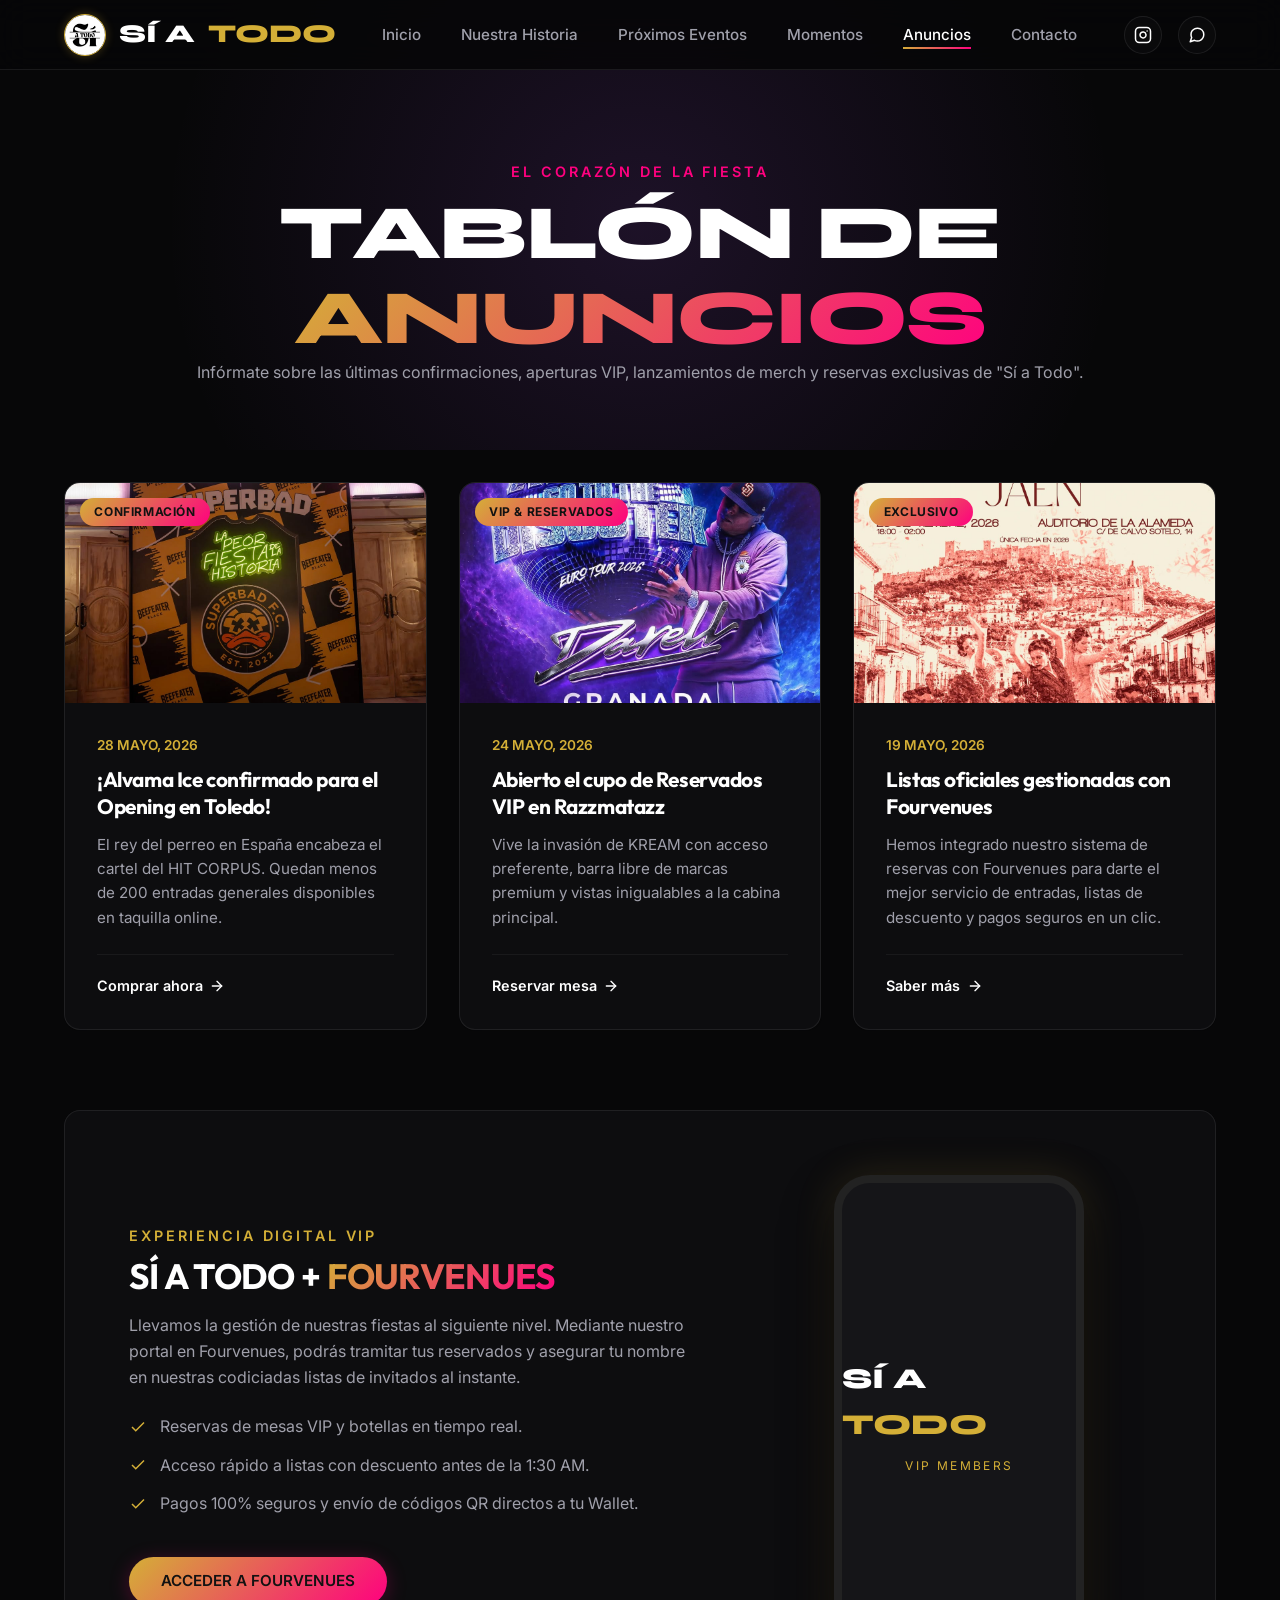
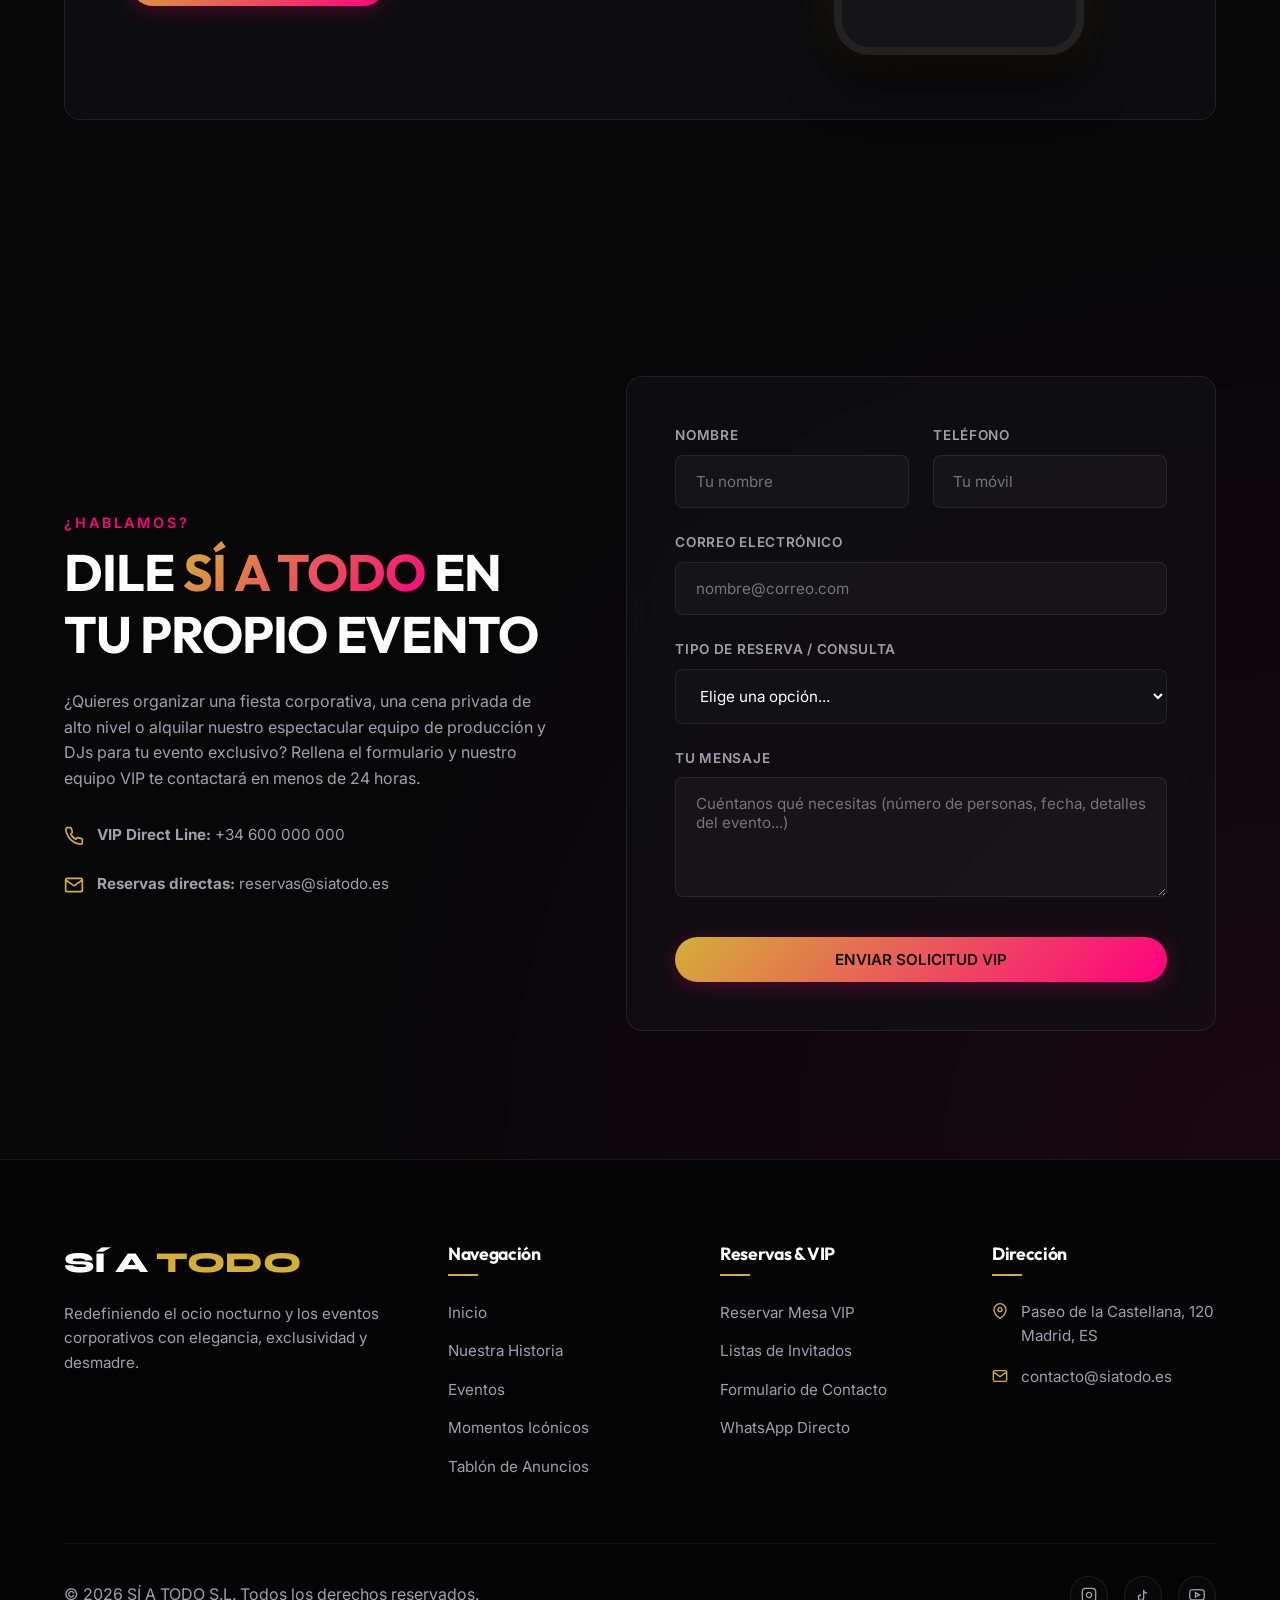
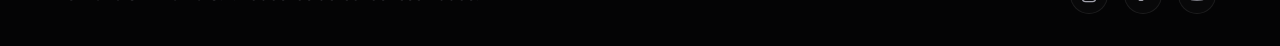
==== anuncios.html @ d2b994b3 "Initial commit - Si a Todo Premium Website" ====
<!DOCTYPE html>
<html lang="es">
<head>
    <meta charset="UTF-8">
    <meta name="viewport" content="width=device-width, initial-scale=1.0">
    <title>Tablón de Anuncios & Reservas VIP | SÍ A TODO</title>
    
    <!-- Meta tags SEO -->
    <meta name="description" content="Consigue tus reservados VIP, únete a nuestras listas de invitados oficiales y entérate de las últimas novedades en nuestro tablón de anuncios en Sí a Todo.">
    <meta name="keywords" content="Si a todo, reservados discoteca, vip madrid, reservas fourvenues, listas de invitados, contacto si a todo">
    <meta name="author" content="Sí a Todo">
    
    <!-- Stylesheets -->
    <link rel="stylesheet" href="css/style.css">
    
    <!-- Favicon -->
    <link rel="icon" type="image/png" href="https://images.unsplash.com/photo-1514525253161-7a46d19cd819?auto=format&fit=crop&w=32&h=32&q=80">
</head>
<body>

    <!-- 1. NAVIGATION BAR -->
    <nav class="navbar scrolled" id="navbar">
        <div class="container">
            <a href="index.html" class="nav-brand" id="nav-brand">
                <img src="logo_si_a_todo.jpg" alt="Logo Sí a Todo" class="nav-logo"> SÍ A <span>TODO</span>
            </a>
            
            <ul class="nav-menu" id="nav-menu">
                <li><a href="index.html" class="nav-link" id="link-inicio">Inicio</a></li>
                <li><a href="index.html#historia" class="nav-link" id="link-historia">Nuestra Historia</a></li>
                <li><a href="index.html#eventos" class="nav-link" id="link-eventos">Próximos Eventos</a></li>
                <li><a href="index.html#galeria" class="nav-link" id="link-galeria">Momentos</a></li>
                <li><a href="anuncios.html" class="nav-link active" id="link-anuncios">Anuncios</a></li>
                <li><a href="#contacto" class="nav-link" id="link-contacto">Contacto</a></li>
            </ul>
            
            <div class="nav-socials">
                <a href="https://instagram.com" target="_blank" class="social-icon" aria-label="Instagram" id="social-instagram">
                    <svg width="18" height="18" viewBox="0 0 24 24" fill="none" stroke="currentColor" stroke-width="2" stroke-linecap="round" stroke-linejoin="round"><rect x="2" y="2" width="20" height="20" rx="5" ry="5"></rect><path d="M16 11.37A4 4 0 1 1 12.63 8 4 4 0 0 1 16 11.37z"></path><line x1="17.5" y1="6.5" x2="17.51" y2="6.5"></line></svg>
                </a>
                <a href="https://wa.me/34600000000" target="_blank" class="social-icon" aria-label="WhatsApp" id="social-whatsapp">
                    <svg width="18" height="18" viewBox="0 0 24 24" fill="none" stroke="currentColor" stroke-width="2" stroke-linecap="round" stroke-linejoin="round"><path d="M21 11.5a8.38 8.38 0 0 1-.9 3.8 8.5 8.5 0 0 1-7.6 4.7 8.38 8.38 0 0 1-3.8-.9L3 21l1.9-5.7a8.38 8.38 0 0 1-.9-3.8 8.5 8.5 0 0 1 4.7-7.6 8.38 8.38 0 0 1 3.8-.9h.5a8.48 8.48 0 0 1 8 8v.5z"></path></svg>
                </a>
            </div>
            
            <button class="nav-toggle" id="nav-toggle" aria-label="Abrir menú">
                <span></span>
                <span></span>
                <span></span>
            </button>
        </div>
    </nav>

    <!-- 2. HEADER TABLON -->
    <header class="board-header">
        <div class="container">
            <span class="section-tag">EL CORAZÓN DE LA FIESTA</span>
            <h1>TABLÓN DE <span class="text-gradient">ANUNCIOS</span></h1>
            <p>Infórmate sobre las últimas confirmaciones, aperturas VIP, lanzamientos de merch y reservas exclusivas de "Sí a Todo".</p>
        </div>
    </header>

    <!-- 3. BULLETIN GRID SECTION -->
    <main class="section section-dark" style="padding-top: 2rem;">
        <div class="container">
            <div class="board-grid">
                <!-- Anuncio 1 -->
                <article class="board-card glass-panel" id="card-1">
                    <div class="board-img-wrapper">
                        <span class="board-tag">Confirmación</span>
                        <img src="8.jpg" alt="Confirmación DJ Alvama Ice">
                    </div>
                    <div class="board-card-content">
                        <span class="board-card-date">28 MAYO, 2026</span>
                        <h3 class="board-card-title">¡Alvama Ice confirmado para el Opening en Toledo!</h3>
                        <p class="board-card-desc">El rey del perreo en España encabeza el cartel del HIT CORPUS. Quedan menos de 200 entradas generales disponibles en taquilla online.</p>
                        <div class="board-card-action">
                            <a href="index.html#eventos" class="board-card-link">Comprar ahora <svg width="16" height="16" viewBox="0 0 24 24" fill="none" stroke="currentColor" stroke-width="2" stroke-linecap="round" stroke-linejoin="round"><line x1="5" y1="12" x2="19" y2="12"></line><polyline points="12 5 19 12 12 19"></polyline></svg></a>
                        </div>
                    </div>
                </article>

                <!-- Anuncio 2 -->
                <article class="board-card glass-panel" id="card-2">
                    <div class="board-img-wrapper">
                        <span class="board-tag">VIP & Reservados</span>
                        <img src="9.jpg" alt="Reservados VIP en Sala Razzmatazz">
                    </div>
                    <div class="board-card-content">
                        <span class="board-card-date">24 MAYO, 2026</span>
                        <h3 class="board-card-title">Abierto el cupo de Reservados VIP en Razzmatazz</h3>
                        <p class="board-card-desc">Vive la invasión de KREAM con acceso preferente, barra libre de marcas premium y vistas inigualables a la cabina principal.</p>
                        <div class="board-card-action">
                            <a href="#contacto" class="board-card-link">Reservar mesa <svg width="16" height="16" viewBox="0 0 24 24" fill="none" stroke="currentColor" stroke-width="2" stroke-linecap="round" stroke-linejoin="round"><line x1="5" y1="12" x2="19" y2="12"></line><polyline points="12 5 19 12 12 19"></polyline></svg></a>
                        </div>
                    </div>
                </article>

                <!-- Anuncio 3 -->
                <article class="board-card glass-panel" id="card-3">
                    <div class="board-img-wrapper">
                        <span class="board-tag">Exclusivo</span>
                        <img src="10.jpg" alt="Lista de Invitados Fourvenues">
                    </div>
                    <div class="board-card-content">
                        <span class="board-card-date">19 MAYO, 2026</span>
                        <h3 class="board-card-title">Listas oficiales gestionadas con Fourvenues</h3>
                        <p class="board-card-desc">Hemos integrado nuestro sistema de reservas con Fourvenues para darte el mejor servicio de entradas, listas de descuento y pagos seguros en un clic.</p>
                        <div class="board-card-action">
                            <a href="#fourvenues" class="board-card-link">Saber más <svg width="16" height="16" viewBox="0 0 24 24" fill="none" stroke="currentColor" stroke-width="2" stroke-linecap="round" stroke-linejoin="round"><line x1="5" y1="12" x2="19" y2="12"></line><polyline points="12 5 19 12 12 19"></polyline></svg></a>
                        </div>
                    </div>
                </article>
            </div>

            <!-- 4. FOURVENUES INTEGRATION SECTION -->
            <div class="fourvenues-panel glass-panel" id="fourvenues">
                <div class="fourvenues-content">
                    <span class="section-tag" style="color: var(--primary);">EXPERIENCIA DIGITAL VIP</span>
                    <h3>SÍ A TODO + <span class="text-gradient">FOURVENUES</span></h3>
                    <p>Llevamos la gestión de nuestras fiestas al siguiente nivel. Mediante nuestro portal en Fourvenues, podrás tramitar tus reservados y asegurar tu nombre en nuestras codiciadas listas de invitados al instante.</p>
                    
                    <ul class="fourvenues-features">
                        <li>
                            <svg width="18" height="18" viewBox="0 0 24 24" fill="none" stroke="currentColor" stroke-width="2"><polyline points="20 6 9 17 4 12"></polyline></svg>
                            <span>Reservas de mesas VIP y botellas en tiempo real.</span>
                        </li>
                        <li>
                            <svg width="18" height="18" viewBox="0 0 24 24" fill="none" stroke="currentColor" stroke-width="2"><polyline points="20 6 9 17 4 12"></polyline></svg>
                            <span>Acceso rápido a listas con descuento antes de la 1:30 AM.</span>
                        </li>
                        <li>
                            <svg width="18" height="18" viewBox="0 0 24 24" fill="none" stroke="currentColor" stroke-width="2"><polyline points="20 6 9 17 4 12"></polyline></svg>
                            <span>Pagos 100% seguros y envío de códigos QR directos a tu Wallet.</span>
                        </li>
                    </ul>
                    
                    <a href="https://www.fourvenues.com" target="_blank" class="btn btn-primary" id="btn-fourvenues-direct">ACCEDER A FOURVENUES</a>
                </div>
                
                <div class="fourvenues-graphics">
                    <div class="phone-mockup">
                        <div class="phone-screen-logo">SÍ A <span>TODO</span></div>
                        <div class="phone-screen-tag">VIP MEMBERS</div>
                    </div>
                </div>
            </div>
        </div>
    </main>

    <!-- 5. ELEGANT CONTACT & VIP FORM SECTION -->
    <section class="section contact-section" id="contacto">
        <div class="container">
            <div class="contact-grid">
                <div class="contact-info-panel" id="contact-info-panel">
                    <span class="section-tag">¿Hablamos?</span>
                    <h2>DILE <span class="text-gradient">SÍ A TODO</span> EN TU PROPIO EVENTO</h2>
                    <p style="margin-bottom: 2rem;">¿Quieres organizar una fiesta corporativa, una cena privada de alto nivel o alquilar nuestro espectacular equipo de producción y DJs para tu evento exclusivo? Rellena el formulario y nuestro equipo VIP te contactará en menos de 24 horas.</p>
                    
                    <div class="footer-contact-info" style="gap: 1.5rem;">
                        <div class="footer-contact-item">
                            <svg width="20" height="20" viewBox="0 0 24 24" fill="none" stroke="currentColor" stroke-width="2"><path d="M22 16.92v3a2 2 0 0 1-2.18 2 19.79 19.79 0 0 1-8.63-3.07 19.5 19.5 0 0 1-6-6 19.79 19.79 0 0 1-3.07-8.67A2 2 0 0 1 4.11 2h3a2 2 0 0 1 2 1.72 12.84 12.84 0 0 0 .7 2.81 2 2 0 0 1-.45 2.11L8.09 9.91a16 16 0 0 0 6 6l1.27-1.27a2 2 0 0 1 2.11-.45 12.84 12.84 0 0 0 2.81.7A2 2 0 0 1 22 16.92z"></path></svg>
                            <span><strong>VIP Direct Line:</strong> +34 600 000 000</span>
                        </div>
                        <div class="footer-contact-item">
                            <svg width="20" height="20" viewBox="0 0 24 24" fill="none" stroke="currentColor" stroke-width="2"><path d="M4 4h16c1.1 0 2 .9 2 2v12c0 1.1-.9 2-2 2H4c-1.1 0-2-.9-2-2V6c0-1.1.9-2 2-2z"></path><polyline points="22,6 12,13 2,6"></polyline></svg>
                            <span><strong>Reservas directas:</strong> reservas@siatodo.es</span>
                        </div>
                    </div>
                </div>
                
                <div class="contact-form-panel glass-panel" id="contact-form-panel">
                    <form id="contactForm">
                        <div class="form-group-row">
                            <div class="form-group">
                                <label for="name" class="form-label">Nombre</label>
                                <input type="text" id="name" class="form-control" placeholder="Tu nombre" required>
                            </div>
                            <div class="form-group">
                                <label for="phone" class="form-label">Teléfono</label>
                                <input type="tel" id="phone" class="form-control" placeholder="Tu móvil" required>
                            </div>
                        </div>
                        
                        <div class="form-group">
                            <label for="email" class="form-label">Correo Electrónico</label>
                            <input type="email" id="email" class="form-control" placeholder="nombre@correo.com" required>
                        </div>
                        
                        <div class="form-group">
                            <label for="event_type" class="form-label">Tipo de Reserva / Consulta</label>
                            <select id="event_type" class="form-control" required style="background-color: var(--bg-card);">
                                <option value="" disabled selected>Elige una opción...</option>
                                <option value="mesa_vip">Mesa VIP - Reservado</option>
                                <option value="lista_invitados">Lista de Invitados</option>
                                <option value="evento_privado">Evento Corporativo / Privado</option>
                                <option value="dudas">Consultas Generales</option>
                            </select>
                        </div>
                        
                        <div class="form-group" style="margin-bottom: 2.5rem;">
                            <label for="message" class="form-label">Tu Mensaje</label>
                            <textarea id="message" class="form-control" placeholder="Cuéntanos qué necesitas (número de personas, fecha, detalles del evento...)" required></textarea>
                        </div>
                        
                        <button type="submit" class="btn btn-primary" style="width: 100%;" id="btn-submit-form">ENVIAR SOLICITUD VIP</button>
                    </form>
                </div>
            </div>
        </div>
    </section>

    <!-- 6. FOOTER -->
    <footer class="footer">
        <div class="container">
            <div class="footer-grid">
                <div class="footer-brand">
                    <a href="#" class="footer-brand-title">SÍ A <span>TODO</span></a>
                    <p class="footer-desc">Redefiniendo el ocio nocturno y los eventos corporativos con elegancia, exclusividad y desmadre.</p>
                </div>
                
                <div>
                    <h4 class="footer-col-title">Navegación</h4>
                    <ul class="footer-links">
                        <li><a href="index.html">Inicio</a></li>
                        <li><a href="index.html#historia">Nuestra Historia</a></li>
                        <li><a href="index.html#eventos">Eventos</a></li>
                        <li><a href="index.html#galeria">Momentos Icónicos</a></li>
                        <li><a href="anuncios.html">Tablón de Anuncios</a></li>
                    </ul>
                </div>
                
                <div>
                    <h4 class="footer-col-title">Reservas & VIP</h4>
                    <ul class="footer-links">
                        <li><a href="#contacto">Reservar Mesa VIP</a></li>
                        <li><a href="https://www.fourvenues.com" target="_blank">Listas de Invitados</a></li>
                        <li><a href="#contacto">Formulario de Contacto</a></li>
                        <li><a href="https://wa.me/34600000000" target="_blank">WhatsApp Directo</a></li>
                    </ul>
                </div>
                
                <div>
                    <h4 class="footer-col-title">Dirección</h4>
                    <div class="footer-contact-info">
                        <div class="footer-contact-item">
                            <svg width="16" height="16" viewBox="0 0 24 24" fill="none" stroke="currentColor" stroke-width="2"><path d="M21 10c0 7-9 13-9 13s-9-6-9-13a9 9 0 0 1 18 0z"></path><circle cx="12" cy="10" r="3"></circle></svg>
                            <span>Paseo de la Castellana, 120<br>Madrid, ES</span>
                        </div>
                        <div class="footer-contact-item">
                            <svg width="16" height="16" viewBox="0 0 24 24" fill="none" stroke="currentColor" stroke-width="2"><path d="M4 4h16c1.1 0 2 .9 2 2v12c0 1.1-.9 2-2 2H4c-1.1 0-2-.9-2-2V6c0-1.1.9-2 2-2z"></path><polyline points="22,6 12,13 2,6"></polyline></svg>
                            <span>contacto@siatodo.es</span>
                        </div>
                    </div>
                </div>
            </div>
            
            <div class="footer-bottom-bar">
                <p>&copy; 2026 SÍ A TODO S.L. Todos los derechos reservados.</p>
                <div class="footer-social-wrap">
                    <a href="https://instagram.com" target="_blank" class="social-icon" aria-label="Instagram"><svg width="16" height="16" viewBox="0 0 24 24" fill="none" stroke="currentColor" stroke-width="2"><rect x="2" y="2" width="20" height="20" rx="5" ry="5"></rect><path d="M16 11.37A4 4 0 1 1 12.63 8 4 4 0 0 1 16 11.37z"></path><line x1="17.5" y1="6.5" x2="17.51" y2="6.5"></line></svg></a>
                    <a href="https://tiktok.com" target="_blank" class="social-icon" aria-label="TikTok"><svg width="16" height="16" viewBox="0 0 24 24" fill="none" stroke="currentColor" stroke-width="2"><path d="M9 12a4 4 0 1 0 4 4V4a5 5 0 0 0 5 5"></path></svg></a>
                    <a href="https://youtube.com" target="_blank" class="social-icon" aria-label="YouTube"><svg width="16" height="16" viewBox="0 0 24 24" fill="none" stroke="currentColor" stroke-width="2"><path d="M22.54 6.42a2.78 2.78 0 0 0-1.94-2C18.88 4 12 4 12 4s-6.88 0-8.6.46a2.78 2.78 0 0 0-1.94 2A29 29 0 0 0 1 11.75a29 29 0 0 0 .46 5.33A2.78 2.78 0 0 0 3.4 19c1.72.46 8.6.46 8.6.46s6.88 0 8.6-.46a2.78 2.78 0 0 0 1.94-2 29 29 0 0 0 .46-5.25 29 29 0 0 0-.46-5.33z"></path><polygon points="9.75 15.02 15.5 11.75 9.75 8.48 9.75 15.02"></polygon></svg></a>
                </div>
            </div>
        </div>
    </footer>

    <!-- Script principal -->
    <script src="js/script.js"></script>
</body>
</html>
---- css/style.css ----
/* ==========================================================================
   CSS CORE - SYSTEM DESIGN FOR "SI A TODO"
   Author: Antigravity AI
   Aesthetic: Nocturnal Premium / Neon Gold / Glassmorphism
   ========================================================================== */

/* 1. IMPORTS & GOOGLE FONTS */
@import url('https://fonts.googleapis.com/css2?family=Inter:wght@300;400;500;600;700&family=Outfit:wght@400;600;700;800&family=Syne:wght@600;700;800&display=swap');

/* 2. VARIABLES & CUSTOM PROPERTIES */
:root {
    /* Colors */
    --bg-dark: #070708;
    --bg-card: #121214;
    --primary: #D4AF37; /* Oro Champagne */
    --primary-glow: rgba(212, 175, 55, 0.35);
    --secondary: #9d4edd; /* Violeta Eléctrico */
    --accent: #ff007f; /* Fucsia Neón */
    --accent-gradient: linear-gradient(135deg, #D4AF37 0%, #ff007f 100%);
    --neon-gradient: linear-gradient(90deg, #ff007f, #9d4edd, #D4AF37, #ff007f);
    
    /* Text colors */
    --text-main: #ffffff;
    --text-muted: #a0a0ab;
    --text-dark: #121212;

    /* Glassmorphism */
    --glass-bg: rgba(18, 18, 20, 0.65);
    --glass-border: rgba(255, 255, 255, 0.08);
    --glass-blur: blur(16px);
    
    /* Spacing & Transitions */
    --transition-smooth: all 0.4s cubic-bezier(0.16, 1, 0.3, 1);
    --transition-fast: all 0.2s ease;
}

/* 3. BASE RESETS */
*, *::before, *::after {
    box-sizing: border-box;
    margin: 0;
    padding: 0;
}

html {
    scroll-behavior: smooth;
    font-size: 16px;
    background-color: var(--bg-dark);
    color: var(--text-main);
    font-family: 'Inter', sans-serif;
    overflow-x: hidden;
}

body {
    min-height: 100vh;
    line-height: 1.6;
    overflow-x: hidden;
}

/* Typography */
h1, h2, h3, h4 {
    font-family: 'Outfit', sans-serif;
    font-weight: 700;
    letter-spacing: -0.02em;
    color: var(--text-main);
}

h1 {
    font-family: 'Syne', sans-serif;
    font-size: clamp(2.5rem, 6vw, 5rem);
    line-height: 1.1;
    font-weight: 800;
}

h2 {
    font-size: clamp(2rem, 4vw, 3.5rem);
    line-height: 1.2;
    margin-bottom: 1.5rem;
}

h3 {
    font-size: clamp(1.5rem, 3vw, 2.2rem);
    margin-bottom: 1rem;
}

p {
    font-size: 1rem;
    color: var(--text-muted);
    font-weight: 400;
}

a {
    color: inherit;
    text-decoration: none;
    transition: var(--transition-fast);
}

/* Buttons */
.btn {
    display: inline-flex;
    align-items: center;
    justify-content: center;
    padding: 0.8rem 2rem;
    border-radius: 50px;
    font-weight: 600;
    font-family: 'Inter', sans-serif;
    font-size: 0.95rem;
    cursor: pointer;
    transition: var(--transition-smooth);
    border: none;
    gap: 0.5rem;
}

.btn-primary {
    background: var(--accent-gradient);
    color: var(--text-dark);
    box-shadow: 0 4px 20px rgba(255, 0, 127, 0.25);
    position: relative;
    overflow: hidden;
    z-index: 1;
}

.btn-primary::before {
    content: '';
    position: absolute;
    top: 0;
    left: 0;
    width: 100%;
    height: 100%;
    background: linear-gradient(135deg, #ff007f 0%, #D4AF37 100%);
    opacity: 0;
    transition: var(--transition-smooth);
    z-index: -1;
}

.btn-primary:hover {
    transform: translateY(-3px);
    box-shadow: 0 8px 30px rgba(212, 175, 55, 0.4);
    color: #ffffff;
}

.btn-primary:hover::before {
    opacity: 1;
}

.btn-outline {
    background: transparent;
    color: var(--text-main);
    border: 1px solid var(--glass-border);
    backdrop-filter: var(--glass-blur);
}

.btn-outline:hover {
    background: rgba(255, 255, 255, 0.05);
    border-color: var(--primary);
    transform: translateY(-2px);
    box-shadow: 0 4px 15px rgba(212, 175, 55, 0.15);
}

.btn-soldout {
    background: rgba(255, 255, 255, 0.05);
    color: var(--text-muted);
    border: 1px solid rgba(255, 255, 255, 0.05);
    cursor: not-allowed;
}

/* 4. UTILITIES & STRUCTURAL LAYOUT */
.container {
    width: 100%;
    max-width: 1200px;
    margin: 0 auto;
    padding: 0 1.5rem;
}

.section {
    padding: 8rem 0;
    position: relative;
}

.section-dark {
    background-color: var(--bg-dark);
}

.section-card {
    background-attachment: fixed;
    background-color: #0b0b0c;
}

.text-gradient {
    background: var(--accent-gradient);
    -webkit-background-clip: text;
    -webkit-text-fill-color: transparent;
}

.text-center {
    text-align: center;
}

.glass-panel {
    background: var(--glass-bg);
    border: 1px solid var(--glass-border);
    backdrop-filter: var(--glass-blur);
    -webkit-backdrop-filter: var(--glass-blur);
    border-radius: 16px;
}

/* 5. NAVIGATION BAR */
.navbar {
    position: fixed;
    top: 0;
    left: 0;
    width: 100%;
    height: 80px;
    z-index: 1000;
    display: flex;
    align-items: center;
    transition: var(--transition-smooth);
}

.navbar.scrolled {
    height: 70px;
    background: rgba(7, 7, 8, 0.85);
    border-bottom: 1px solid var(--glass-border);
    backdrop-filter: var(--glass-blur);
    -webkit-backdrop-filter: var(--glass-blur);
}

.navbar .container {
    display: flex;
    justify-content: space-between;
    align-items: center;
}

.nav-brand {
    font-family: 'Syne', sans-serif;
    font-size: 1.6rem;
    font-weight: 800;
    color: var(--text-main);
    display: flex;
    align-items: center;
    gap: 0.8rem;
}

.nav-logo {
    height: 42px;
    width: 42px;
    border-radius: 50%;
    object-fit: cover;
    border: 1.5px solid var(--primary);
    box-shadow: 0 0 10px rgba(212, 175, 55, 0.3);
}

.nav-brand span {
    color: var(--primary);
}

.nav-menu {
    display: flex;
    align-items: center;
    gap: 2.5rem;
    list-style: none;
}

.nav-link {
    font-weight: 500;
    font-size: 0.95rem;
    color: var(--text-muted);
    position: relative;
    padding: 0.3rem 0;
}

.nav-link::after {
    content: '';
    position: absolute;
    bottom: 0;
    left: 0;
    width: 0%;
    height: 2px;
    background: var(--accent-gradient);
    transition: var(--transition-smooth);
}

.nav-link:hover {
    color: var(--text-main);
}

.nav-link:hover::after {
    width: 100%;
}

.nav-link.active {
    color: var(--text-main);
}

.nav-link.active::after {
    width: 100%;
}

.nav-socials {
    display: flex;
    gap: 1rem;
    align-items: center;
}

.social-icon {
    width: 38px;
    height: 38px;
    border-radius: 50%;
    border: 1px solid var(--glass-border);
    display: flex;
    align-items: center;
    justify-content: center;
    background: rgba(255, 255, 255, 0.02);
    transition: var(--transition-smooth);
}

.social-icon:hover {
    border-color: var(--primary);
    background: rgba(212, 175, 55, 0.1);
    transform: translateY(-3px) scale(1.05);
    color: var(--primary);
}

.nav-toggle {
    display: none;
    flex-direction: column;
    gap: 6px;
    cursor: pointer;
    border: none;
    background: transparent;
    padding: 4px;
}

.nav-toggle span {
    display: block;
    width: 28px;
    height: 2px;
    background-color: var(--text-main);
    transition: var(--transition-smooth);
}

/* 6. HERO SECTION */
.hero {
    height: 100vh;
    display: flex;
    align-items: center;
    position: relative;
    overflow: hidden;
}

.hero-video-container {
    position: absolute;
    top: 0;
    left: 0;
    width: 100%;
    height: 100%;
    z-index: 1;
}

.hero-video {
    width: 100%;
    height: 100%;
    object-fit: cover;
}

.hero-overlay {
    position: absolute;
    top: 0;
    left: 0;
    width: 100%;
    height: 100%;
    background: radial-gradient(circle at center, rgba(7, 7, 8, 0.4) 0%, rgba(7, 7, 8, 0.95) 100%),
                linear-gradient(to bottom, rgba(7, 7, 8, 0.3) 0%, rgba(7, 7, 8, 1) 100%);
    z-index: 2;
}

.hero .container {
    position: relative;
    z-index: 3;
}

.hero-content {
    max-width: 800px;
    margin: 0 auto;
}

.hero-subtitle {
    font-family: 'Outfit', sans-serif;
    font-size: 1.1rem;
    letter-spacing: 0.4em;
    text-transform: uppercase;
    color: var(--primary);
    margin-bottom: 1.5rem;
    font-weight: 600;
}

.hero-title {
    margin-bottom: 2rem;
}

.hero-description {
    font-size: 1.2rem;
    color: var(--text-muted);
    margin-bottom: 2.5rem;
    max-width: 600px;
    margin-left: auto;
    margin-right: auto;
}

.hero-actions {
    display: flex;
    gap: 1.5rem;
    justify-content: center;
}

/* Scroll indicator */
.scroll-indicator {
    position: absolute;
    bottom: 40px;
    left: 50%;
    transform: translateX(-50%);
    z-index: 3;
    display: flex;
    flex-direction: column;
    align-items: center;
    gap: 8px;
    color: var(--text-muted);
    font-size: 0.8rem;
    text-transform: uppercase;
    letter-spacing: 0.15em;
}

.mouse-icon {
    width: 24px;
    height: 38px;
    border: 2px solid var(--text-muted);
    border-radius: 12px;
    position: relative;
}

.mouse-icon::before {
    content: '';
    position: absolute;
    top: 8px;
    left: 50%;
    transform: translateX(-50%);
    width: 4px;
    height: 8px;
    background-color: var(--primary);
    border-radius: 2px;
    animation: scroll-wheel 1.6s infinite;
}

@keyframes scroll-wheel {
    0% { top: 6px; opacity: 1; }
    50% { top: 14px; opacity: 0.3; }
    100% { top: 6px; opacity: 1; }
}

/* 7. HISTORY SECTION */
.history-grid {
    display: grid;
    grid-template-columns: 1.1fr 0.9fr;
    gap: 4rem;
    align-items: center;
}

.history-images {
    position: relative;
    height: 480px;
}

.history-img-wrapper {
    position: absolute;
    border-radius: 12px;
    overflow: hidden;
    box-shadow: 0 20px 40px rgba(0, 0, 0, 0.4);
    border: 1px solid var(--glass-border);
    transition: var(--transition-smooth);
}

.history-img-wrapper img {
    width: 100%;
    height: 100%;
    object-fit: cover;
    transition: var(--transition-smooth);
}

.history-img-wrapper:hover img {
    transform: scale(1.05);
}

.history-img-wrapper.img-large {
    width: 70%;
    height: 380px;
    top: 0;
    left: 0;
    z-index: 2;
}

.history-img-wrapper.img-small {
    width: 50%;
    height: 260px;
    bottom: 0;
    right: 0;
    z-index: 3;
    border-color: var(--primary);
    box-shadow: 0 10px 30px var(--primary-glow);
}

.history-img-wrapper:hover {
    z-index: 4;
    transform: translateY(-5px);
}

.history-badge {
    display: inline-block;
    padding: 0.4rem 1.2rem;
    background: rgba(212, 175, 55, 0.08);
    border: 1px solid var(--primary);
    border-radius: 20px;
    color: var(--primary);
    font-size: 0.85rem;
    font-weight: 600;
    text-transform: uppercase;
    letter-spacing: 0.1em;
    margin-bottom: 1.5rem;
}

.history-text p {
    margin-bottom: 1.5rem;
    font-size: 1.1rem;
    line-height: 1.7;
}

/* 8. UPCOMING EVENTS (LANDING PAPER) */
.section-title-wrap {
    margin-bottom: 4rem;
}

.section-tag {
    font-size: 0.9rem;
    color: var(--accent);
    text-transform: uppercase;
    letter-spacing: 0.2em;
    font-weight: 600;
    margin-bottom: 0.5rem;
    display: block;
}

.events-list {
    display: flex;
    flex-direction: column;
    gap: 1.2rem;
}

.event-row {
    display: grid;
    grid-template-columns: 150px 1fr 200px;
    align-items: center;
    padding: 2rem 2.5rem;
    transition: var(--transition-smooth);
    background: rgba(255, 255, 255, 0.01);
    position: relative;
    overflow: hidden;
}

.event-row::before {
    content: '';
    position: absolute;
    left: 0;
    top: 0;
    height: 100%;
    width: 3px;
    background: transparent;
    transition: var(--transition-smooth);
}

.event-row:hover {
    background: rgba(255, 255, 255, 0.03);
    border-color: var(--primary);
    box-shadow: 0 10px 30px rgba(0, 0, 0, 0.3);
    transform: translateX(5px);
}

.event-row:hover::before {
    background: var(--accent-gradient);
}

.event-date {
    display: flex;
    flex-direction: column;
    justify-content: center;
}

.date-day {
    font-family: 'Outfit', sans-serif;
    font-size: 2.8rem;
    font-weight: 800;
    line-height: 1;
    color: var(--primary);
}

.date-month {
    font-size: 0.9rem;
    text-transform: uppercase;
    letter-spacing: 0.15em;
    color: var(--text-muted);
}

.event-info {
    display: flex;
    flex-direction: column;
    gap: 0.3rem;
}

.event-title {
    font-size: 1.4rem;
    font-weight: 700;
    transition: var(--transition-fast);
}

.event-row:hover .event-title {
    color: var(--primary);
}

.event-venue {
    display: flex;
    align-items: center;
    gap: 0.5rem;
    font-size: 0.95rem;
    color: var(--text-muted);
}

.venue-tag {
    color: var(--accent);
    font-weight: 600;
}

.event-action {
    display: flex;
    align-items: center;
    justify-content: flex-end;
    gap: 1rem;
}

.passed-row {
    opacity: 0.5;
}

.passed-row:hover {
    transform: none;
    background: rgba(255, 255, 255, 0.01);
}

.passed-row::before {
    display: none;
}

/* 9. MARQUEE / GALERIA INFINITA */
.marquee-container {
    overflow: hidden;
    width: 100vw;
    position: relative;
    left: 50%;
    right: 50%;
    margin-left: -50vw;
    margin-right: -50vw;
    padding: 2rem 0;
}

.marquee-wrapper {
    display: flex;
    width: max-content;
    animation: marquee 35s linear infinite;
    gap: 1.5rem;
}

.marquee-wrapper:hover {
    animation-play-state: paused;
}

.marquee-item {
    width: 320px;
    height: 380px;
    border-radius: 12px;
    overflow: hidden;
    border: 1px solid var(--glass-border);
    position: relative;
    cursor: pointer;
}

.marquee-item img {
    width: 100%;
    height: 100%;
    object-fit: cover;
    transition: var(--transition-smooth);
}

.marquee-item-overlay {
    position: absolute;
    bottom: 0;
    left: 0;
    width: 100%;
    height: 50%;
    background: linear-gradient(to top, rgba(7, 7, 8, 0.9) 0%, transparent 100%);
    display: flex;
    flex-direction: column;
    justify-content: flex-end;
    padding: 1.5rem;
    opacity: 0;
    transition: var(--transition-smooth);
    transform: translateY(10px);
}

.marquee-item:hover img {
    transform: scale(1.08);
}

.marquee-item:hover .marquee-item-overlay {
    opacity: 1;
    transform: translateY(0);
}

.marquee-title {
    font-size: 1.2rem;
    font-weight: 700;
    margin-bottom: 0.2rem;
}

.marquee-desc {
    font-size: 0.85rem;
    color: var(--primary);
}

@keyframes marquee {
    0% { transform: translateX(0); }
    100% { transform: translateX(-50%); }
}

/* Ticker banner */
.ticker-banner {
    background: var(--primary);
    color: var(--bg-dark);
    padding: 0.8rem 0;
    overflow: hidden;
    display: flex;
    font-family: 'Syne', sans-serif;
    font-weight: 800;
    font-size: 1.1rem;
    text-transform: uppercase;
    letter-spacing: 0.1em;
}

.ticker-wrap {
    display: flex;
    width: max-content;
    animation: ticker 15s linear infinite;
    gap: 4rem;
}

.ticker-item {
    display: flex;
    align-items: center;
    gap: 1rem;
}

.ticker-dot {
    width: 8px;
    height: 8px;
    background-color: var(--bg-dark);
    border-radius: 50%;
}

@keyframes ticker {
    0% { transform: translateX(0); }
    100% { transform: translateX(-33.33%); }
}

/* 10. SPONSORS SECTION */
.sponsors-grid {
    display: grid;
    grid-template-columns: repeat(auto-fit, minmax(180px, 1fr));
    gap: 2rem;
    align-items: center;
}

.sponsor-card {
    height: 100px;
    display: flex;
    align-items: center;
    justify-content: center;
    padding: 1.5rem;
    transition: var(--transition-smooth);
    border-radius: 12px;
}

.sponsor-card img {
    max-width: 100%;
    max-height: 100%;
    object-fit: contain;
    filter: grayscale(1) opacity(0.4);
    transition: var(--transition-smooth);
}

.sponsor-card:hover {
    background: rgba(255, 255, 255, 0.02);
    border: 1px solid var(--glass-border);
}

.sponsor-card:hover img {
    filter: grayscale(0) opacity(0.9);
    transform: scale(1.08);
}

/* 11. FOOTER */
.footer {
    background-color: #040405;
    border-top: 1px solid var(--glass-border);
    padding: 5rem 0 2rem 0;
}

.footer-grid {
    display: grid;
    grid-template-columns: 1.5fr repeat(3, 1fr);
    gap: 3rem;
    margin-bottom: 4rem;
}

.footer-brand {
    display: flex;
    flex-direction: column;
    gap: 1rem;
}

.footer-brand-title {
    font-family: 'Syne', sans-serif;
    font-size: 1.8rem;
    font-weight: 800;
}

.footer-brand-title span {
    color: var(--primary);
}

.footer-desc {
    color: var(--text-muted);
    font-size: 0.95rem;
    max-width: 320px;
}

.footer-col-title {
    font-size: 1.1rem;
    margin-bottom: 1.5rem;
    color: var(--text-main);
    position: relative;
    padding-bottom: 0.5rem;
}

.footer-col-title::after {
    content: '';
    position: absolute;
    bottom: 0;
    left: 0;
    width: 30px;
    height: 2px;
    background: var(--primary);
}

.footer-links {
    list-style: none;
    display: flex;
    flex-direction: column;
    gap: 0.8rem;
}

.footer-links a {
    color: var(--text-muted);
    font-size: 0.95rem;
    transition: var(--transition-fast);
}

.footer-links a:hover {
    color: var(--primary);
    padding-left: 5px;
}

.footer-contact-info {
    display: flex;
    flex-direction: column;
    gap: 1rem;
    color: var(--text-muted);
    font-size: 0.95rem;
}

.footer-contact-item {
    display: flex;
    align-items: flex-start;
    gap: 0.8rem;
}

.footer-contact-item svg {
    color: var(--primary);
    margin-top: 3px;
    flex-shrink: 0;
}

.footer-bottom-bar {
    border-top: 1px solid rgba(255, 255, 255, 0.05);
    padding-top: 2rem;
    display: flex;
    justify-content: space-between;
    align-items: center;
    color: var(--text-muted);
    font-size: 0.85rem;
}

.footer-social-wrap {
    display: flex;
    gap: 1rem;
}

/* 12. BULLETIN BOARD & RESERVATIONS (ANUNCIOS.HTML) */
.board-header {
    padding: 10rem 0 4rem 0;
    text-align: center;
    background: radial-gradient(circle at center, rgba(157, 78, 221, 0.15) 0%, transparent 70%);
}

.board-grid {
    display: grid;
    grid-template-columns: repeat(auto-fill, minmax(340px, 1fr));
    gap: 2rem;
    margin-bottom: 5rem;
}

.board-card {
    height: 100%;
    display: flex;
    flex-direction: column;
    overflow: hidden;
    position: relative;
    transition: var(--transition-smooth);
}

.board-card:hover {
    transform: translateY(-8px);
    box-shadow: 0 15px 35px rgba(0, 0, 0, 0.4);
    border-color: var(--primary);
}

.board-img-wrapper {
    width: 100%;
    height: 220px;
    overflow: hidden;
    position: relative;
}

.board-img-wrapper img {
    width: 100%;
    height: 100%;
    object-fit: cover;
    transition: var(--transition-smooth);
}

.board-card:hover .board-img-wrapper img {
    transform: scale(1.05);
}

.board-tag {
    position: absolute;
    top: 15px;
    left: 15px;
    background: var(--accent-gradient);
    color: var(--text-dark);
    padding: 0.3rem 0.9rem;
    border-radius: 30px;
    font-size: 0.75rem;
    font-weight: 700;
    text-transform: uppercase;
    letter-spacing: 0.05em;
    z-index: 2;
}

.board-card-content {
    padding: 2rem;
    display: flex;
    flex-direction: column;
    flex-grow: 1;
}

.board-card-date {
    font-size: 0.85rem;
    color: var(--primary);
    margin-bottom: 0.6rem;
    font-weight: 600;
}

.board-card-title {
    font-size: 1.3rem;
    margin-bottom: 0.8rem;
    line-height: 1.3;
}

.board-card-desc {
    color: var(--text-muted);
    font-size: 0.95rem;
    margin-bottom: 1.5rem;
    flex-grow: 1;
}

.board-card-action {
    display: flex;
    justify-content: space-between;
    align-items: center;
    border-top: 1px solid rgba(255, 255, 255, 0.05);
    padding-top: 1.2rem;
}

.board-card-link {
    color: var(--text-main);
    font-weight: 600;
    font-size: 0.9rem;
    display: flex;
    align-items: center;
    gap: 0.4rem;
}

.board-card-link svg {
    transition: var(--transition-fast);
}

.board-card:hover .board-card-link svg {
    transform: translateX(4px);
    color: var(--primary);
}

/* 13. FOURVENUES INTEGRATION SECTION */
.fourvenues-panel {
    display: grid;
    grid-template-columns: 1.2fr 0.8fr;
    gap: 4rem;
    align-items: center;
    padding: 4rem;
    margin-top: 3rem;
}

.fourvenues-content h3 {
    font-size: 2.2rem;
    line-height: 1.2;
    margin-bottom: 1rem;
}

.fourvenues-features {
    list-style: none;
    margin: 1.5rem 0 2.5rem 0;
    display: flex;
    flex-direction: column;
    gap: 0.8rem;
}

.fourvenues-features li {
    display: flex;
    align-items: center;
    gap: 0.8rem;
    color: var(--text-muted);
}

.fourvenues-features li svg {
    color: var(--primary);
}

.fourvenues-graphics {
    display: flex;
    justify-content: center;
    position: relative;
}

.phone-mockup {
    width: 250px;
    height: 480px;
    border-radius: 36px;
    border: 8px solid #222;
    background: #151518;
    box-shadow: 0 25px 50px rgba(0, 0, 0, 0.6), 0 0 40px rgba(212, 175, 55, 0.15);
    position: relative;
    overflow: hidden;
    display: flex;
    flex-direction: column;
    justify-content: center;
    align-items: center;
}

.phone-screen-logo {
    font-family: 'Syne', sans-serif;
    font-size: 1.8rem;
    font-weight: 800;
    color: #fff;
    margin-bottom: 0.5rem;
}

.phone-screen-logo span {
    color: var(--primary);
}

.phone-screen-tag {
    font-size: 0.75rem;
    color: var(--primary);
    letter-spacing: 0.2em;
    text-transform: uppercase;
}

/* 14. CONTACT FORM */
.contact-section {
    background: radial-gradient(circle at bottom right, rgba(255, 0, 127, 0.08) 0%, transparent 60%);
}

.contact-grid {
    display: grid;
    grid-template-columns: 0.9fr 1.1fr;
    gap: 5rem;
}

.contact-info-panel {
    display: flex;
    flex-direction: column;
    justify-content: center;
}

.contact-form-panel {
    padding: 3rem;
}

.form-group-row {
    display: grid;
    grid-template-columns: 1fr 1fr;
    gap: 1.5rem;
}

.form-group {
    margin-bottom: 1.5rem;
    display: flex;
    flex-direction: column;
    gap: 0.5rem;
}

.form-label {
    font-size: 0.85rem;
    color: var(--text-muted);
    font-weight: 600;
    text-transform: uppercase;
    letter-spacing: 0.05em;
}

.form-control {
    background: rgba(255, 255, 255, 0.03);
    border: 1px solid var(--glass-border);
    border-radius: 8px;
    padding: 1rem 1.2rem;
    color: var(--text-main);
    font-family: 'Inter', sans-serif;
    font-size: 0.95rem;
    transition: var(--transition-fast);
    width: 100%;
}

.form-control:focus {
    outline: none;
    border-color: var(--primary);
    background: rgba(255, 255, 255, 0.05);
    box-shadow: 0 0 15px rgba(212, 175, 55, 0.15);
}

textarea.form-control {
    resize: vertical;
    min-height: 120px;
}

/* 15. MOBILE NAVIGATION RESPONSIVENESS */
@media (max-width: 991px) {
    .nav-menu {
        position: fixed;
        top: 0;
        right: -100%;
        width: 300px;
        height: 100vh;
        background: #09090b;
        border-left: 1px solid var(--glass-border);
        flex-direction: column;
        justify-content: center;
        gap: 2rem;
        transition: var(--transition-smooth);
        z-index: 999;
    }
    
    .nav-menu.open {
        right: 0;
    }
    
    .nav-toggle {
        display: flex;
        z-index: 1000;
    }
    
    .nav-toggle.open span:nth-child(1) {
        transform: rotate(45deg) translate(6px, 6px);
    }
    
    .nav-toggle.open span:nth-child(2) {
        opacity: 0;
    }
    
    .nav-toggle.open span:nth-child(3) {
        transform: rotate(-45deg) translate(5px, -5px);
    }
    
    .history-grid {
        grid-template-columns: 1fr;
        gap: 3rem;
    }
    
    .history-images {
        height: 380px;
    }
    
    .event-row {
        grid-template-columns: 120px 1fr;
        gap: 1rem;
        padding: 1.5rem;
    }
    
    .event-action {
        grid-column: 1 / span 2;
        justify-content: flex-start;
        margin-top: 1rem;
    }
    
    .footer-grid {
        grid-template-columns: 1fr 1fr;
    }
    
    .fourvenues-panel {
        grid-template-columns: 1fr;
        padding: 2rem;
    }
    
    .contact-grid {
        grid-template-columns: 1fr;
        gap: 3rem;
    }
}

@media (max-width: 576px) {
    .event-row {
        grid-template-columns: 1fr;
        padding: 1.5rem;
    }
    
    .event-date {
        margin-bottom: 0.5rem;
    }
    
    .event-action {
        grid-column: 1;
        width: 100%;
    }
    
    .btn {
        width: 100%;
    }
    
    .footer-grid {
        grid-template-columns: 1fr;
    }
    
    .footer-bottom-bar {
        flex-direction: column;
        gap: 1.5rem;
        text-align: center;
    }
    
    .hero-actions {
        flex-direction: column;
        gap: 1rem;
    }
    
    .form-group-row {
        grid-template-columns: 1fr;
        gap: 0;
    }
}
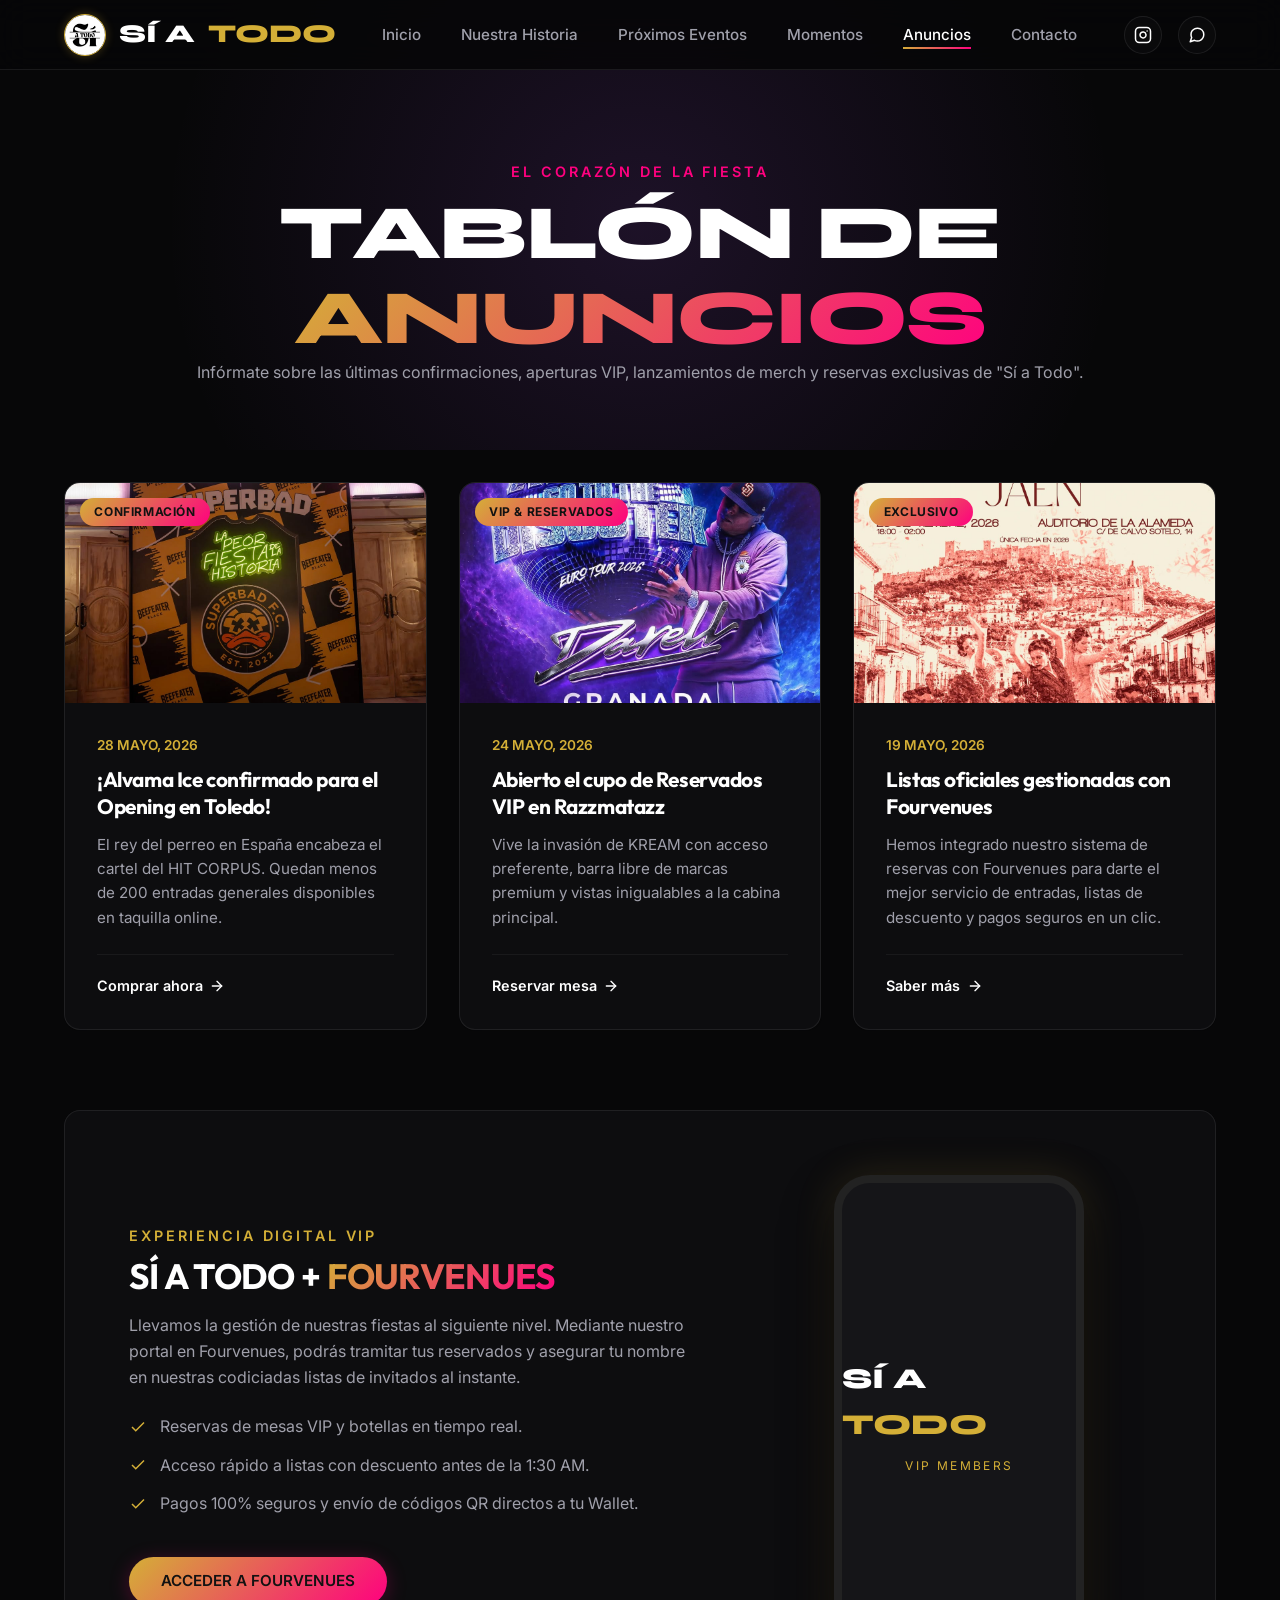
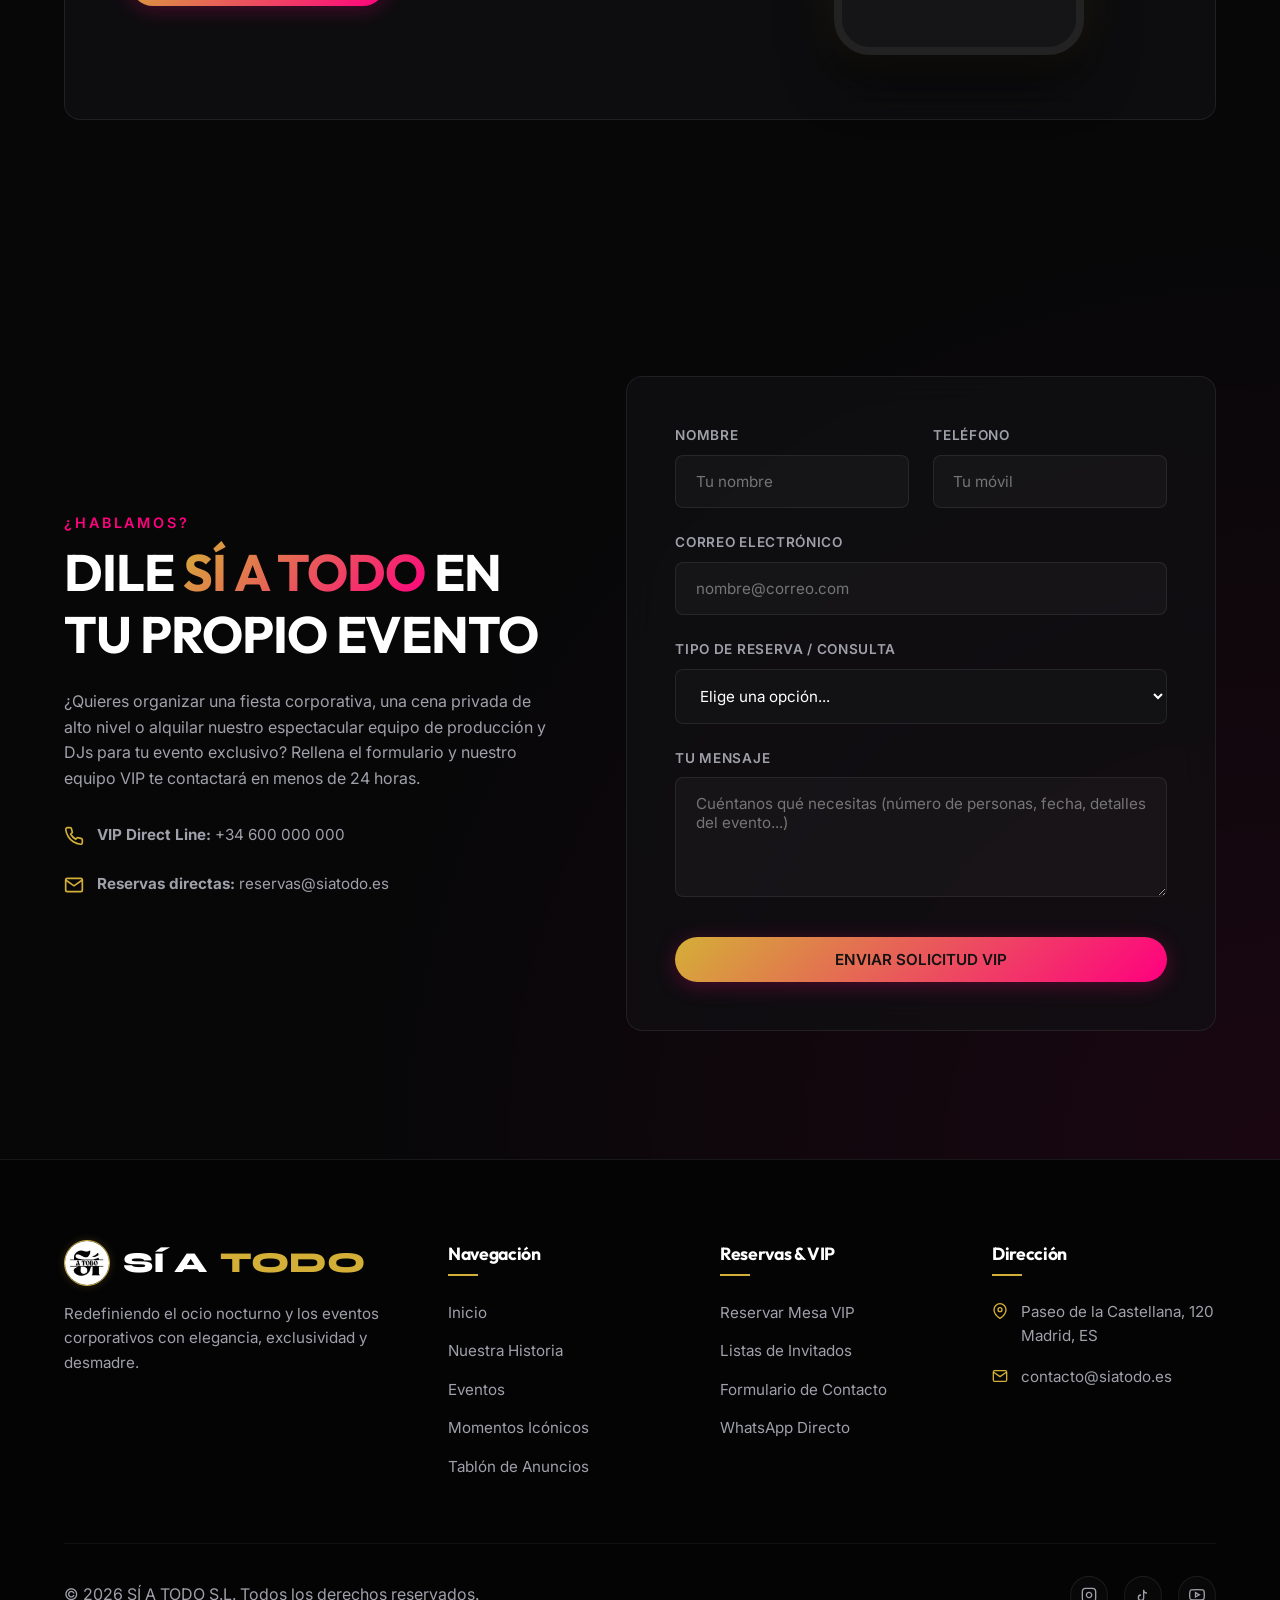
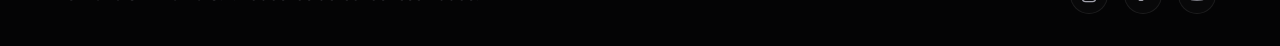
==== commit 07d0b6bc: "integrate logo as favicon and in footer brand" ====
--- a/anuncios.html
+++ b/anuncios.html
@@ -14,7 +14,7 @@
     <link rel="stylesheet" href="css/style.css">
     
     <!-- Favicon -->
-    <link rel="icon" type="image/png" href="https://images.unsplash.com/photo-1514525253161-7a46d19cd819?auto=format&fit=crop&w=32&h=32&q=80">
+    <link rel="icon" type="image/jpeg" href="logo_si_a_todo.jpg">
 </head>
 <body>
 
@@ -215,7 +215,9 @@
         <div class="container">
             <div class="footer-grid">
                 <div class="footer-brand">
-                    <a href="#" class="footer-brand-title">SÍ A <span>TODO</span></a>
+                    <a href="#" class="footer-brand-title">
+                        <img src="logo_si_a_todo.jpg" alt="Logo Sí a Todo" class="footer-logo-img"> SÍ A <span>TODO</span>
+                    </a>
                     <p class="footer-desc">Redefiniendo el ocio nocturno y los eventos corporativos con elegancia, exclusividad y desmadre.</p>
                 </div>
                 
--- a/css/style.css
+++ b/css/style.css
@@ -368,8 +368,8 @@
     left: 0;
     width: 100%;
     height: 100%;
-    background: radial-gradient(circle at center, rgba(7, 7, 8, 0.4) 0%, rgba(7, 7, 8, 0.95) 100%),
-                linear-gradient(to bottom, rgba(7, 7, 8, 0.3) 0%, rgba(7, 7, 8, 1) 100%);
+    background: radial-gradient(circle at center, rgba(7, 7, 8, 0.15) 0%, rgba(7, 7, 8, 0.75) 100%),
+                linear-gradient(to bottom, rgba(7, 7, 8, 0.1) 0%, rgba(7, 7, 8, 0.85) 100%);
     z-index: 2;
 }
 
@@ -391,19 +391,22 @@
     color: var(--primary);
     margin-bottom: 1.5rem;
     font-weight: 600;
+    text-shadow: 0 2px 8px rgba(0, 0, 0, 0.6);
 }
 
 .hero-title {
     margin-bottom: 2rem;
+    text-shadow: 0 4px 15px rgba(0, 0, 0, 0.7);
 }
 
 .hero-description {
     font-size: 1.2rem;
-    color: var(--text-muted);
+    color: #e4e4e7; /* Un poco mas brillante para que destaque en el fondo iluminado */
     margin-bottom: 2.5rem;
     max-width: 600px;
     margin-left: auto;
     margin-right: auto;
+    text-shadow: 0 2px 10px rgba(0, 0, 0, 0.6);
 }
 
 .hero-actions {
@@ -836,6 +839,18 @@
     font-family: 'Syne', sans-serif;
     font-size: 1.8rem;
     font-weight: 800;
+    display: flex;
+    align-items: center;
+    gap: 0.8rem;
+}
+
+.footer-logo-img {
+    height: 46px;
+    width: 46px;
+    border-radius: 50%;
+    object-fit: cover;
+    border: 1.5px solid var(--primary);
+    box-shadow: 0 0 10px rgba(212, 175, 55, 0.2);
 }
 
 .footer-brand-title span {
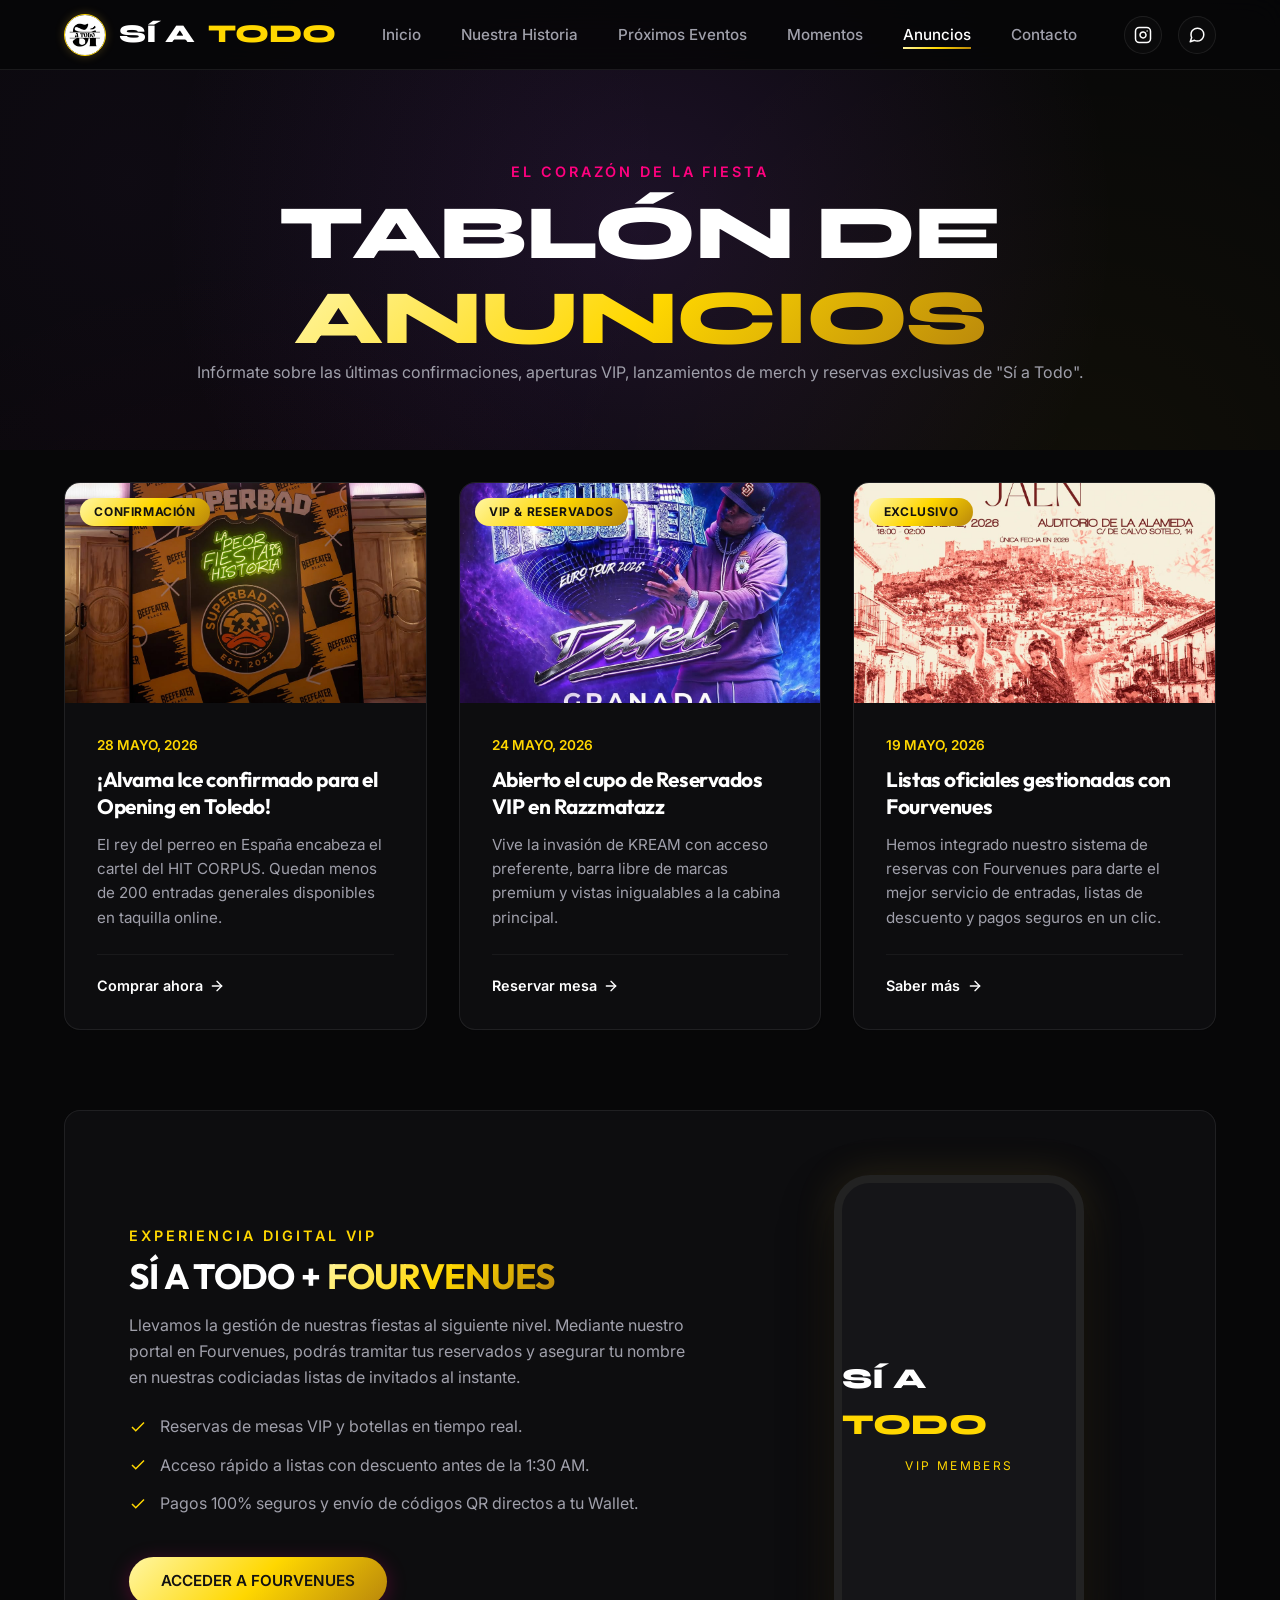
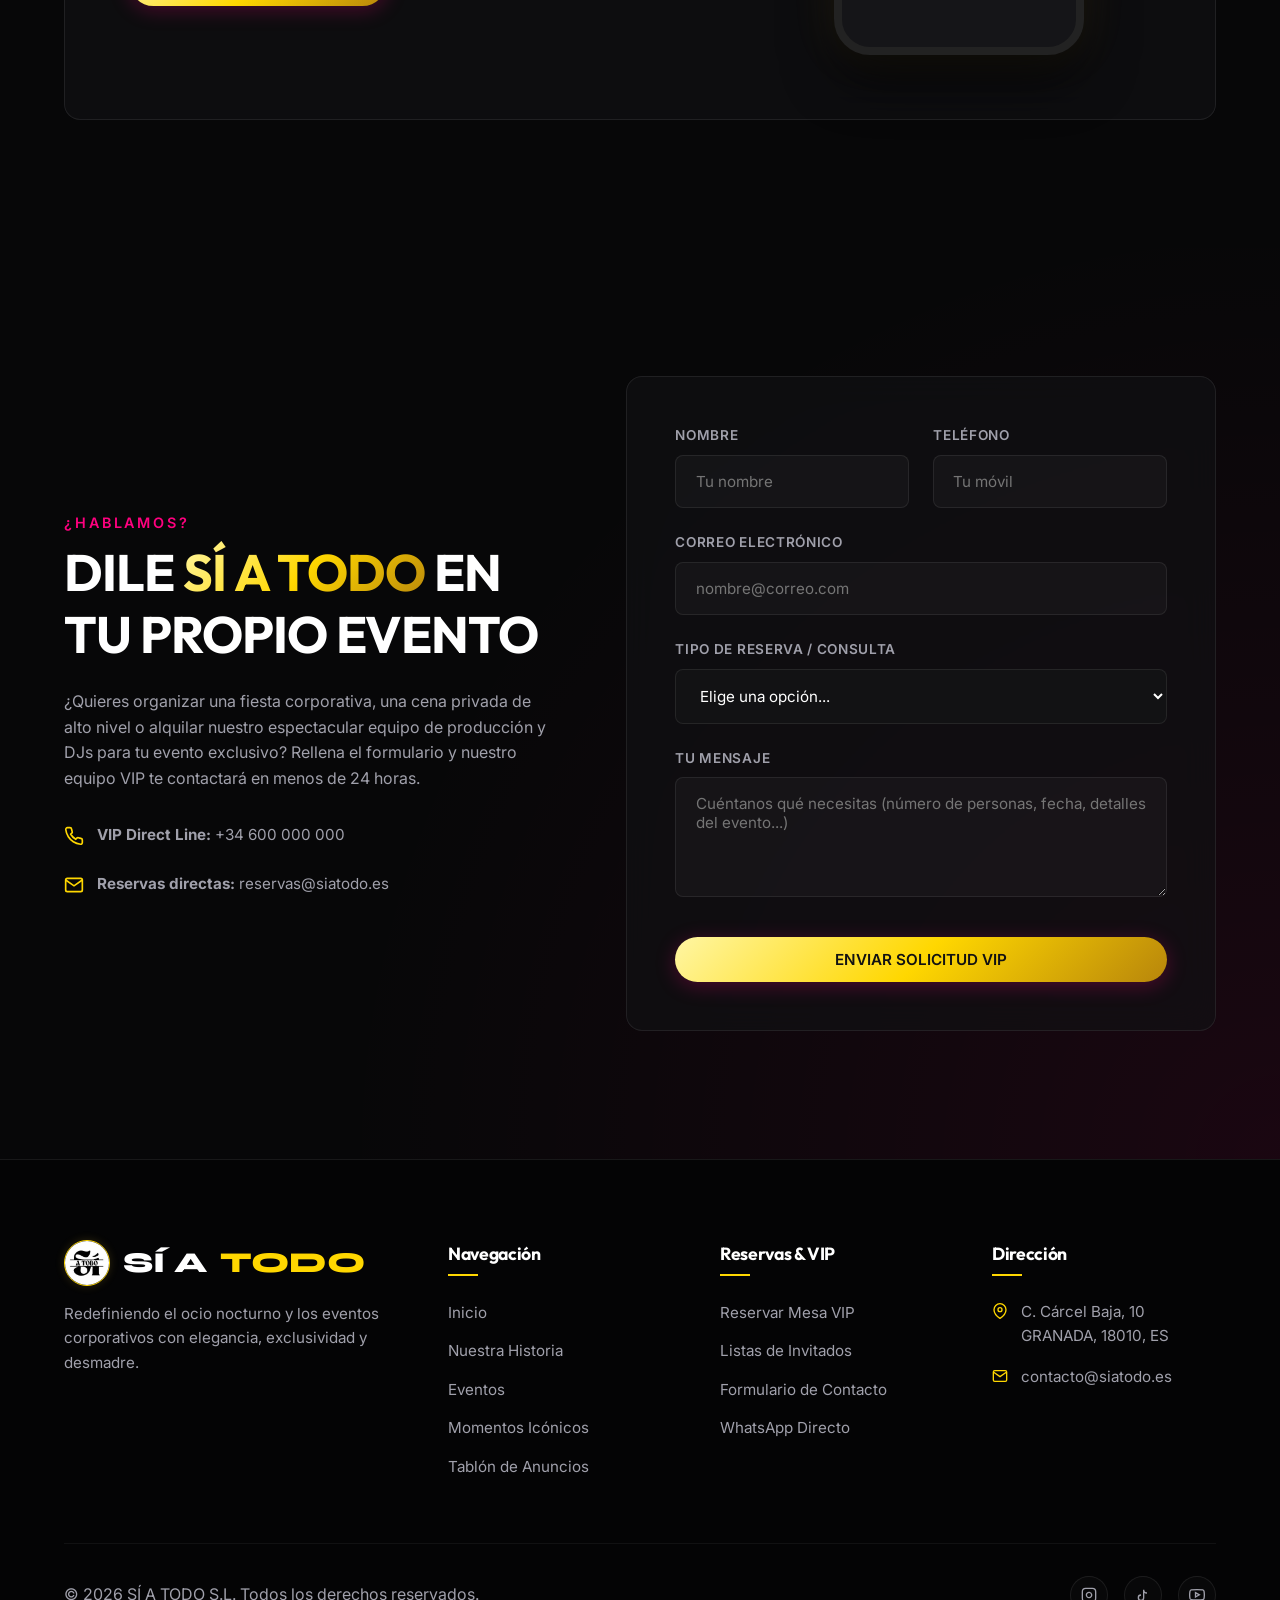
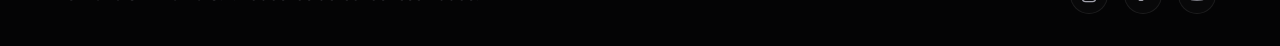
==== commit af335b8a: "responsive: fix top menu brand wrapping and optimize mobile layout" ====
--- a/anuncios.html
+++ b/anuncios.html
@@ -247,7 +247,7 @@
                     <div class="footer-contact-info">
                         <div class="footer-contact-item">
                             <svg width="16" height="16" viewBox="0 0 24 24" fill="none" stroke="currentColor" stroke-width="2"><path d="M21 10c0 7-9 13-9 13s-9-6-9-13a9 9 0 0 1 18 0z"></path><circle cx="12" cy="10" r="3"></circle></svg>
-                            <span>Paseo de la Castellana, 120<br>Madrid, ES</span>
+                            <span>C. Cárcel Baja, 10<br>GRANADA, 18010, ES</span>
                         </div>
                         <div class="footer-contact-item">
                             <svg width="16" height="16" viewBox="0 0 24 24" fill="none" stroke="currentColor" stroke-width="2"><path d="M4 4h16c1.1 0 2 .9 2 2v12c0 1.1-.9 2-2 2H4c-1.1 0-2-.9-2-2V6c0-1.1.9-2 2-2z"></path><polyline points="22,6 12,13 2,6"></polyline></svg>
--- a/css/style.css
+++ b/css/style.css
@@ -12,11 +12,11 @@
     /* Colors */
     --bg-dark: #070708;
     --bg-card: #121214;
-    --primary: #D4AF37; /* Oro Champagne */
-    --primary-glow: rgba(212, 175, 55, 0.35);
+    --primary: #FFD700; /* Oro 24K Base */
+    --primary-glow: rgba(255, 215, 0, 0.35);
     --secondary: #9d4edd; /* Violeta Eléctrico */
     --accent: #ff007f; /* Fucsia Neón */
-    --accent-gradient: linear-gradient(135deg, #D4AF37 0%, #ff007f 100%);
+    --accent-gradient: linear-gradient(135deg, #FFF6A3 0%, #FFD700 50%, #B8860B 100%);
     --neon-gradient: linear-gradient(90deg, #ff007f, #9d4edd, #D4AF37, #ff007f);
     
     /* Text colors */
@@ -54,6 +54,15 @@
     min-height: 100vh;
     line-height: 1.6;
     overflow-x: hidden;
+    background-color: var(--bg-dark);
+    /* Fondo premium fiestero: Luces ambient neón difusas y fijas en parallax */
+    background-image: 
+        radial-gradient(circle at 10vw 20vh, rgba(157, 78, 221, 0.05) 0%, transparent 40%),
+        radial-gradient(circle at 85vw 55vh, rgba(255, 215, 0, 0.04) 0%, transparent 45%),
+        radial-gradient(circle at 20vw 85vh, rgba(255, 0, 127, 0.04) 0%, transparent 40%);
+    background-attachment: fixed;
+    background-repeat: no-repeat;
+    background-size: cover;
 }
 
 /* Typography */
@@ -66,13 +75,13 @@
 
 h1 {
     font-family: 'Syne', sans-serif;
-    font-size: clamp(2.5rem, 6vw, 5rem);
+    font-size: clamp(1.8rem, 6vw, 5rem);
     line-height: 1.1;
     font-weight: 800;
 }
 
 h2 {
-    font-size: clamp(2rem, 4vw, 3.5rem);
+    font-size: clamp(1.5rem, 4vw, 3.5rem);
     line-height: 1.2;
     margin-bottom: 1.5rem;
 }
@@ -238,6 +247,7 @@
     display: flex;
     align-items: center;
     gap: 0.8rem;
+    white-space: nowrap;
 }
 
 .nav-logo {
@@ -368,8 +378,12 @@
     left: 0;
     width: 100%;
     height: 100%;
-    background: radial-gradient(circle at center, rgba(7, 7, 8, 0.15) 0%, rgba(7, 7, 8, 0.75) 100%),
-                linear-gradient(to bottom, rgba(7, 7, 8, 0.1) 0%, rgba(7, 7, 8, 0.85) 100%);
+    /* CONTROL DE OSCURECIMIENTO (Vídeo 70% visible) */
+    /* Puedes cambiar los valores alfa (el cuarto número) para regular la oscuridad: */
+    /* 0.15 = 15% oscuro (85% visible), 0.30 = 30% oscuro (70% visible). */
+    /* IMPORTANTE: Mantener el valor 1.0 al final del linear-gradient para fundir a negro al pie del vídeo. */
+    background: radial-gradient(circle at center, rgba(7, 7, 8, 0.15) 0%, rgba(7, 7, 8, 0.30) 100%),
+                linear-gradient(to bottom, rgba(7, 7, 8, 0.10) 0%, rgba(7, 7, 8, 1.00) 100%);
     z-index: 2;
 }
 
@@ -742,36 +756,76 @@
 
 /* Ticker banner */
 .ticker-banner {
-    background: var(--primary);
-    color: var(--bg-dark);
-    padding: 0.8rem 0;
+    position: relative;
+    background: rgba(12, 12, 14, 0.85);
+    backdrop-filter: blur(15px);
+    -webkit-backdrop-filter: blur(15px);
+    border-top: 1px solid rgba(255, 215, 0, 0.15);
+    border-bottom: 1px solid rgba(255, 215, 0, 0.15);
+    padding: 1.1rem 0;
     overflow: hidden;
     display: flex;
-    font-family: 'Syne', sans-serif;
-    font-weight: 800;
-    font-size: 1.1rem;
+    font-family: 'Outfit', sans-serif;
+    font-weight: 700;
+    font-size: 0.95rem;
     text-transform: uppercase;
-    letter-spacing: 0.1em;
+    letter-spacing: 0.18em;
+    z-index: 10;
+    box-shadow: 0 10px 30px rgba(0, 0, 0, 0.5), inset 0 0 20px rgba(255, 215, 0, 0.02);
+}
+
+.ticker-banner::before {
+    content: '';
+    position: absolute;
+    top: 0;
+    left: 0;
+    right: 0;
+    height: 1px;
+    background: linear-gradient(90deg, transparent, rgba(255, 215, 0, 0.35), transparent);
+}
+
+.ticker-banner::after {
+    content: '';
+    position: absolute;
+    bottom: 0;
+    left: 0;
+    right: 0;
+    height: 1px;
+    background: linear-gradient(90deg, transparent, rgba(255, 215, 0, 0.35), transparent);
 }
 
 .ticker-wrap {
     display: flex;
     width: max-content;
-    animation: ticker 15s linear infinite;
+    animation: ticker 22s linear infinite;
     gap: 4rem;
 }
 
 .ticker-item {
     display: flex;
     align-items: center;
-    gap: 1rem;
+    gap: 1.5rem;
+}
+
+.ticker-item span {
+    background: var(--accent-gradient);
+    -webkit-background-clip: text;
+    -webkit-text-fill-color: transparent;
+    font-weight: 700;
+    text-shadow: 0 0 15px rgba(255, 215, 0, 0.1);
+    transition: var(--transition-fast);
+}
+
+.ticker-item:hover span {
+    text-shadow: 0 0 20px rgba(255, 215, 0, 0.4);
 }
 
 .ticker-dot {
-    width: 8px;
-    height: 8px;
-    background-color: var(--bg-dark);
+    width: 6px;
+    height: 6px;
+    background-color: var(--accent);
     border-radius: 50%;
+    box-shadow: 0 0 12px var(--accent), 0 0 4px var(--accent);
 }
 
 @keyframes ticker {
@@ -801,7 +855,8 @@
     max-width: 100%;
     max-height: 100%;
     object-fit: contain;
-    filter: grayscale(1) opacity(0.4);
+    filter: none;
+    opacity: 1;
     transition: var(--transition-smooth);
 }
 
@@ -811,7 +866,6 @@
 }
 
 .sponsor-card:hover img {
-    filter: grayscale(0) opacity(0.9);
     transform: scale(1.08);
 }
 
@@ -1192,6 +1246,31 @@
 
 /* 15. MOBILE NAVIGATION RESPONSIVENESS */
 @media (max-width: 991px) {
+    .nav-brand {
+        font-size: 1.3rem;
+        gap: 0.6rem;
+    }
+    
+    .nav-logo {
+        height: 36px;
+        width: 36px;
+    }
+    
+    .nav-socials {
+        gap: 0.6rem;
+    }
+    
+    .social-icon {
+        width: 34px;
+        height: 34px;
+    }
+
+    @media (max-width: 768px) {
+        .nav-socials {
+            display: none;
+        }
+    }
+
     .nav-menu {
         position: fixed;
         top: 0;
@@ -1265,6 +1344,16 @@
 }
 
 @media (max-width: 576px) {
+    .nav-brand {
+        font-size: 1.15rem;
+        gap: 0.5rem;
+    }
+    
+    .nav-logo {
+        height: 32px;
+        width: 32px;
+    }
+
     .event-row {
         grid-template-columns: 1fr;
         padding: 1.5rem;
@@ -1303,3 +1392,79 @@
         gap: 0;
     }
 }
+
+/* 16. LIGHTBOX MODAL (EVENTOS ICONICOS WIDGET) */
+.lightbox-overlay {
+    position: fixed;
+    top: 0;
+    left: 0;
+    width: 100vw;
+    height: 100vh;
+    background: rgba(7, 7, 8, 0.93);
+    backdrop-filter: blur(12px);
+    -webkit-backdrop-filter: blur(12px);
+    z-index: 9999;
+    display: flex;
+    align-items: center;
+    justify-content: center;
+    opacity: 0;
+    pointer-events: none;
+    transition: opacity 0.35s cubic-bezier(0.16, 1, 0.3, 1);
+}
+
+.lightbox-overlay.active {
+    opacity: 1;
+    pointer-events: auto;
+}
+
+.lightbox-wrapper {
+    position: relative;
+    max-width: 85vw;
+    max-height: 80vh;
+    transform: scale(0.92);
+    transition: transform 0.35s cubic-bezier(0.16, 1, 0.3, 1);
+    display: flex;
+    justify-content: center;
+    align-items: center;
+}
+
+.lightbox-overlay.active .lightbox-wrapper {
+    transform: scale(1);
+}
+
+.lightbox-img {
+    max-width: 100%;
+    max-height: 80vh;
+    border-radius: 12px;
+    border: 1.5px solid var(--primary);
+    box-shadow: 0 20px 50px rgba(0, 0, 0, 0.8), 0 0 30px rgba(255, 215, 0, 0.25);
+    object-fit: contain;
+}
+
+.lightbox-close {
+    position: absolute;
+    top: 15px;
+    right: 15px;
+    width: 32px;
+    height: 32px;
+    background: rgba(7, 7, 8, 0.6);
+    border: 1px solid rgba(255, 255, 255, 0.15);
+    color: #ffffff;
+    border-radius: 50%;
+    display: flex;
+    align-items: center;
+    justify-content: center;
+    font-size: 1.2rem;
+    font-weight: 700;
+    cursor: pointer;
+    opacity: 0.5;
+    transition: var(--transition-fast);
+    z-index: 10000;
+}
+
+.lightbox-close:hover {
+    opacity: 1;
+    background: rgba(255, 0, 127, 0.85);
+    border-color: var(--accent);
+    transform: scale(1.05);
+}
